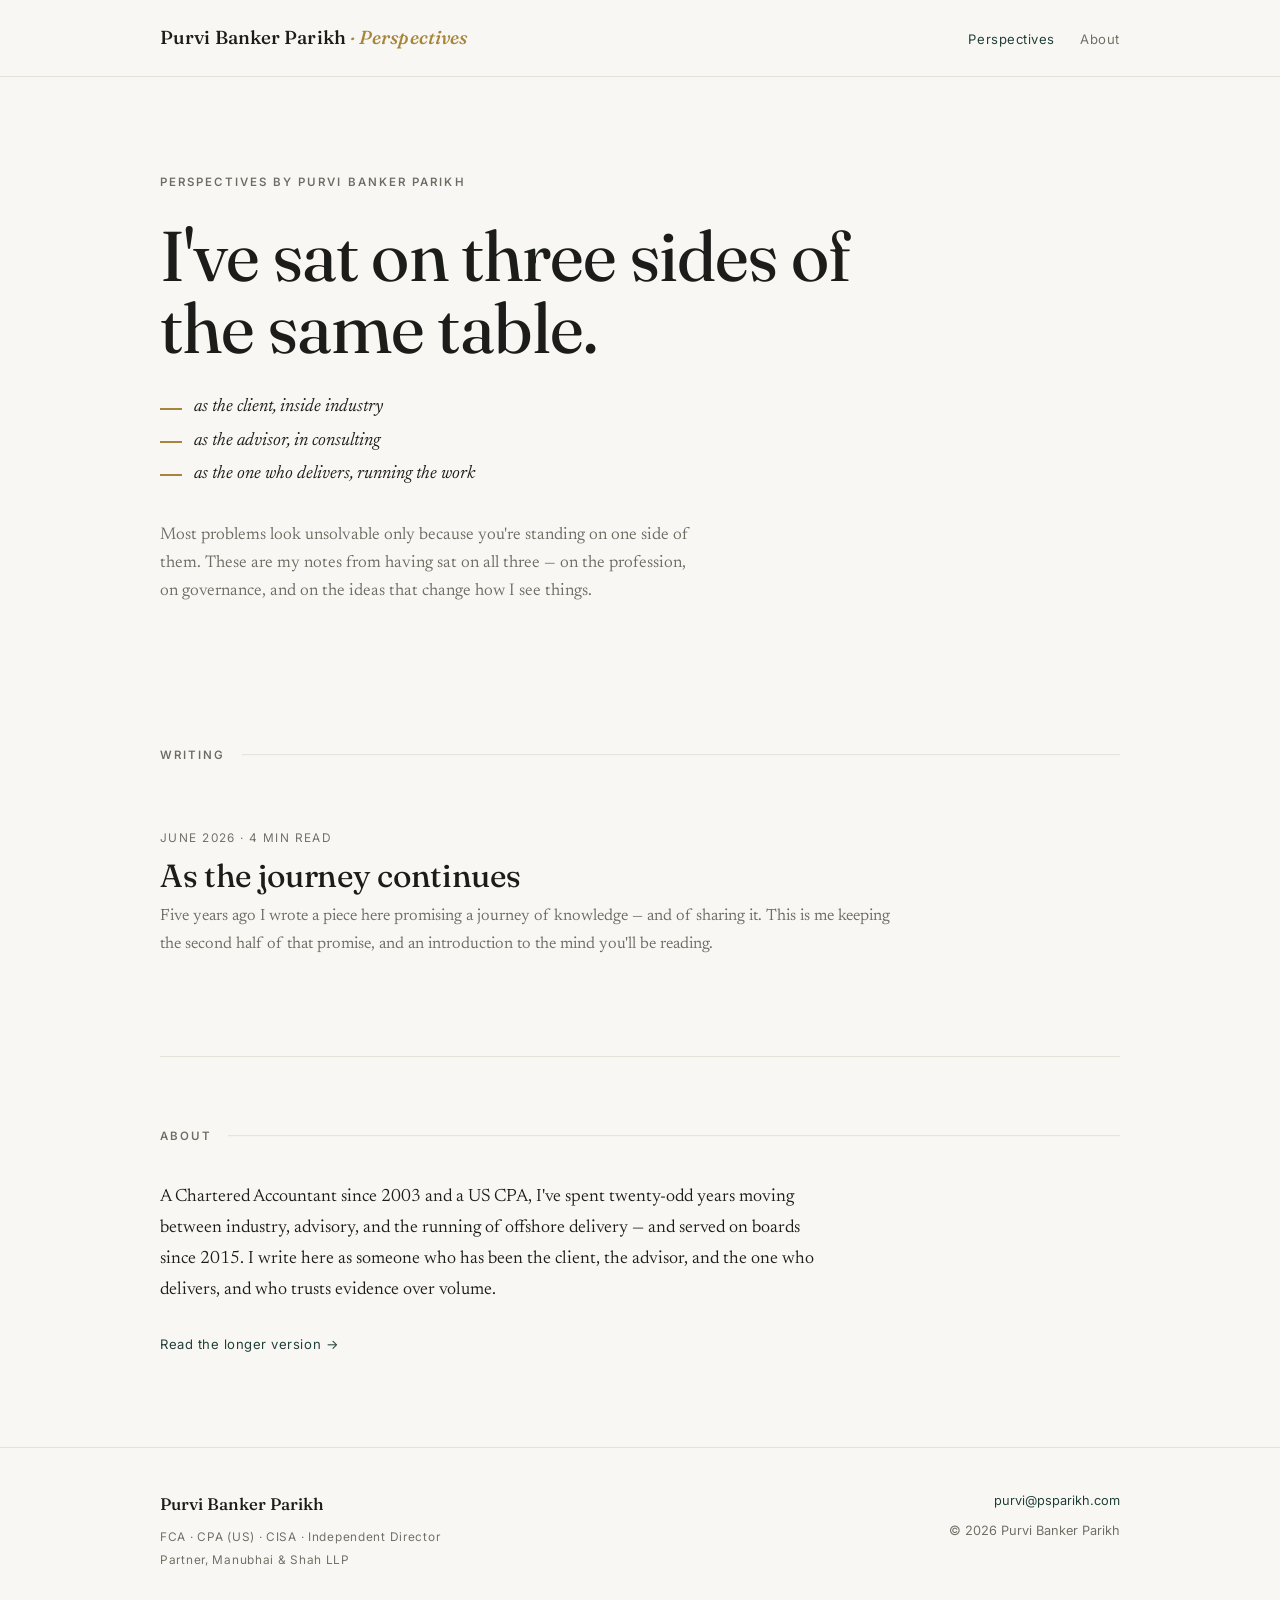
==== index.html @ 718439ef "Add files via upload" ====
<!DOCTYPE html>
<html lang="en">
<head>
<meta charset="utf-8">
<meta name="viewport" content="width=device-width, initial-scale=1">
<title>Purvi Banker Parikh — Perspectives</title>
<meta name="description" content="Perspectives on the profession, governance, and the ideas that change how I see things. Writing by Purvi Banker Parikh — FCA, CPA (US), CISA, independent director, and partner at Manubhai & Shah LLP.">
<link rel="canonical" href="https://psparikh.com/">
<link rel="icon" href="/favicon.svg" type="image/svg+xml">

<!-- Open Graph -->
<meta property="og:type" content="website">
<meta property="og:title" content="Purvi Banker Parikh — Perspectives">
<meta property="og:description" content="Perspectives on the profession, governance, and the ideas that change how I see things.">
<meta property="og:url" content="https://psparikh.com/">
<meta property="og:site_name" content="Purvi Banker Parikh">
<meta name="twitter:card" content="summary">

<link rel="alternate" type="application/rss+xml" title="Perspectives" href="/feed.xml">
<link rel="preconnect" href="https://fonts.googleapis.com">
<link rel="preconnect" href="https://fonts.gstatic.com" crossorigin>
<link href="https://fonts.googleapis.com/css2?family=Fraunces:opsz,wght@9..144,400;9..144,450;9..144,500&family=Newsreader:ital,opsz,wght@0,6..72,380;0,6..72,450;1,6..72,400;1,6..72,450&family=Inter:wght@500;560&display=swap" rel="stylesheet">
<link rel="stylesheet" href="/assets/style.css">

<script type="application/ld+json">
{
  "@context":"https://schema.org",
  "@type":"Person",
  "name":"Purvi Banker Parikh",
  "url":"https://psparikh.com",
  "jobTitle":"Partner, Manubhai & Shah LLP",
  "alumniOf":"Indian Institute of Management Ahmedabad",
  "knowsAbout":["Governance","Risk Management","Audit","Cross-border professional services","Financial reporting"]
}
</script>
</head>
<body>

<header class="masthead">
  <div class="wrap masthead__inner">
    <a class="brand" href="/">Purvi Banker Parikh<span class="mark"> · </span><span class="mark">Perspectives</span></a>
    <nav class="nav" aria-label="Primary">
      <a href="/" aria-current="page">Perspectives</a>
      <a href="/about/">About</a>
    </nav>
  </div>
</header>

<main>
  <section class="wrap hero">
    <span class="eyebrow rise">Perspectives by Purvi Banker Parikh</span>
    <h1 class="rise d1">I've sat on three sides of the same table.</h1>
    <ul class="seats rise d2">
      <li>as the client, inside industry</li>
      <li>as the advisor, in consulting</li>
      <li>as the one who delivers, running the work</li>
    </ul>
    <p class="hero__dek rise d3">Most problems look unsolvable only because you're standing on one side of them. These are my notes from having sat on all three — on the profession, on governance, and on the ideas that change how I see things.</p>
  </section>

  <div class="wrap">
    <section class="sec" aria-labelledby="writing">
      <div class="sec__head">
        <span class="eyebrow" id="writing">Writing</span>
        <span class="line"></span>
      </div>

      <a class="piece" href="/perspectives/as-the-journey-continues/">
        <div class="piece__meta">June 2026 · 4 min read</div>
        <h2 class="piece__title">As the journey continues</h2>
        <p class="piece__dek">Five years ago I wrote a piece here promising a journey of knowledge — and of sharing it. This is me keeping the second half of that promise, and an introduction to the mind you'll be reading.</p>
      </a>
    </section>

    <hr class="rule">

    <section class="sec teaser" aria-labelledby="about">
      <div class="sec__head">
        <span class="eyebrow" id="about">About</span>
        <span class="line"></span>
      </div>
      <p>A Chartered Accountant since 2003 and a US CPA, I've spent twenty-odd years moving between industry, advisory, and the running of offshore delivery — and served on boards since 2015. I write here as someone who has been the client, the advisor, and the one who delivers, and who trusts evidence over volume.</p>
      <a class="more" href="/about/">Read the longer version</a>
    </section>
  </div>
</main>

<footer class="foot">
  <div class="wrap foot__grid">
    <div>
      <div class="foot__name">Purvi Banker Parikh</div>
      <div class="foot__creds">FCA · CPA (US) · CISA · Independent Director<br>Partner, Manubhai &amp; Shah LLP</div>
    </div>
    <div class="foot__right">
      <a href="mailto:purvi@psparikh.com">purvi@psparikh.com</a>
      <div class="foot__note">© 2026 Purvi Banker Parikh</div>
    </div>
  </div>
</footer>

</body>
</html>
---- assets/style.css ----
/* =========================================================
   Perspectives — Purvi Banker Parikh
   Design system
   Palette : warm paper, deep pine, sparing brass, ink
   Type    : Fraunces (display) · Newsreader (reading) · Inter (utility)
   ========================================================= */

:root{
  --paper:    #F8F7F3;
  --paper-2:  #F2F0EA;   /* faint panel */
  --ink:      #1C1C1A;
  --pine:     #1B3A34;   /* deep evergreen — the long game */
  --brass:    #A6863C;   /* a seal, used sparingly */
  --muted:    #6E6B62;
  --line:     #E4E1D9;

  --display: "Fraunces", Georgia, "Times New Roman", serif;
  --body:    "Newsreader", Georgia, serif;
  --ui:      "Inter", system-ui, -apple-system, sans-serif;

  --measure: 39rem;       /* reading column */
  --wide:    66rem;       /* page container  */
  --pad:     clamp(1.4rem, 5vw, 3rem);
}

*{ box-sizing:border-box; }

html{ -webkit-text-size-adjust:100%; }

body{
  margin:0;
  background:var(--paper);
  color:var(--ink);
  font-family:var(--body);
  font-size:clamp(1.06rem, 0.6vw + 1rem, 1.2rem);
  line-height:1.72;
  font-weight:380;
  text-rendering:optimizeLegibility;
  -webkit-font-smoothing:antialiased;
}

/* ---- shared layout ---- */
.wrap{ width:100%; max-width:var(--wide); margin-inline:auto; padding-inline:var(--pad); }
.read{ max-width:var(--measure); }

a{ color:var(--pine); text-underline-offset:3px; text-decoration-thickness:1px; }
a:hover{ color:var(--brass); }

::selection{ background:var(--pine); color:var(--paper); }

:focus-visible{ outline:2px solid var(--pine); outline-offset:3px; border-radius:2px; }

/* ---- eyebrow / labels ---- */
.eyebrow{
  font-family:var(--ui);
  font-size:.72rem;
  font-weight:560;
  letter-spacing:.18em;
  text-transform:uppercase;
  color:var(--muted);
}

/* =========================================================
   Masthead
   ========================================================= */
.masthead{
  border-bottom:1px solid var(--line);
}
.masthead__inner{
  display:flex; align-items:baseline; justify-content:space-between;
  gap:1.5rem; flex-wrap:wrap;
  padding-block:1.35rem;
}
.brand{
  font-family:var(--display);
  font-optical-sizing:auto;
  font-weight:500;
  font-size:1.18rem;
  letter-spacing:.005em;
  color:var(--ink);
  text-decoration:none;
  white-space:nowrap;
}
.brand:hover{ color:var(--ink); }
.brand .mark{ color:var(--brass); font-style:italic; }
.nav{
  display:flex; gap:1.6rem;
  font-family:var(--ui); font-size:.82rem; letter-spacing:.04em;
}
.nav a{ color:var(--muted); text-decoration:none; }
.nav a:hover, .nav a[aria-current="page"]{ color:var(--pine); }

/* =========================================================
   Hero
   ========================================================= */
.hero{ padding-top:clamp(3.2rem,9vw,6rem); padding-bottom:clamp(2.6rem,6vw,4.4rem); }
.hero .eyebrow{ display:block; margin-bottom:1.7rem; }

.hero h1{
  font-family:var(--display);
  font-optical-sizing:auto;
  font-weight:430;
  font-size:clamp(2.5rem, 6.2vw, 4.4rem);
  line-height:1.03;
  letter-spacing:-.012em;
  margin:0 0 1.8rem;
  max-width:16ch;
}

/* three-seats triptych — the signature */
.seats{ list-style:none; margin:0 0 2.1rem; padding:0; max-width:var(--measure); }
.seats li{
  font-family:var(--body);
  font-style:italic;
  font-size:clamp(1.15rem,1.4vw,1.4rem);
  line-height:1.5;
  color:var(--ink);
  padding-left:2.1rem;
  position:relative;
}
.seats li + li{ margin-top:.35rem; }
.seats li::before{
  content:"";
  position:absolute; left:0; top:.78em;
  width:1.4rem; height:2px;
  background:var(--brass);
}
.hero__dek{
  max-width:34rem;
  color:var(--muted);
  font-size:1.06rem;
  line-height:1.66;
  margin:0;
}

/* =========================================================
   Section heads
   ========================================================= */
.rule{ border:0; border-top:1px solid var(--line); margin:0; }

.sec{ padding-block:clamp(2.8rem,6vw,4.4rem); }
.sec__head{ display:flex; align-items:baseline; gap:1rem; margin-bottom:2.2rem; }
.sec__head .eyebrow{ flex:none; }
.sec__head .line{ flex:1; height:1px; background:var(--line); transform:translateY(-.2em); }

/* =========================================================
   Perspectives list
   ========================================================= */
.piece{
  display:block;
  text-decoration:none;
  color:inherit;
  padding-block:1.7rem;
  border-top:1px solid var(--line);
  transition:padding-left .35s cubic-bezier(.2,.7,.2,1);
}
.piece:first-of-type{ border-top:0; }
.piece:hover{ padding-left:.5rem; }
.piece:hover .piece__title{ color:var(--pine); }
.piece__meta{
  font-family:var(--ui); font-size:.74rem; letter-spacing:.12em;
  text-transform:uppercase; color:var(--muted); margin-bottom:.55rem;
}
.piece__title{
  font-family:var(--display); font-optical-sizing:auto;
  font-weight:450; font-size:clamp(1.5rem,2.6vw,2rem);
  line-height:1.12; letter-spacing:-.01em; margin:0 0 .55rem;
  transition:color .25s ease;
}
.piece__dek{ color:var(--muted); margin:0; max-width:46rem; font-size:1.02rem; }

/* small "about" teaser */
.teaser p{ max-width:42rem; font-size:1.12rem; }
.more{
  font-family:var(--ui); font-size:.82rem; letter-spacing:.04em;
  text-decoration:none; color:var(--pine); display:inline-block; margin-top:.6rem;
}
.more:hover{ color:var(--brass); }
.more::after{ content:" \2192"; }

/* =========================================================
   Article (essay + about)
   ========================================================= */
.article{ padding-top:clamp(2.6rem,6vw,4.2rem); padding-bottom:clamp(3rem,7vw,5rem); }
.article__kicker{ display:block; margin-bottom:1.4rem; }
.article h1{
  font-family:var(--display); font-optical-sizing:auto;
  font-weight:440; font-size:clamp(2.1rem,4.6vw,3.3rem);
  line-height:1.07; letter-spacing:-.012em; margin:0 0 1.1rem; max-width:18ch;
}
.article__meta{
  font-family:var(--ui); font-size:.76rem; letter-spacing:.12em;
  text-transform:uppercase; color:var(--muted); margin-bottom:2.6rem;
}
.prose{ max-width:var(--measure); }
.prose p{ margin:0 0 1.35rem; }
.prose > p:first-of-type::first-letter{
  font-family:var(--display); font-weight:500;
  float:left; font-size:3.4rem; line-height:.82;
  padding:.34rem .14em 0 0; color:var(--pine);
}
.prose h2{
  font-family:var(--display); font-weight:480; font-size:1.5rem;
  letter-spacing:-.01em; line-height:1.2; margin:2.6rem 0 1rem;
}
.prose em{ font-style:italic; }
.prose strong{ font-weight:600; }
.prose a{ color:var(--pine); }

/* labelled vantage paragraphs on About */
.vantage{ position:relative; padding-left:0; }
.vantage .tag{
  font-family:var(--ui); font-size:.7rem; letter-spacing:.16em; text-transform:uppercase;
  color:var(--brass); display:block; margin-bottom:.35rem;
}

.endnote{
  margin-top:2.8rem; padding-top:1.7rem; border-top:1px solid var(--line);
  max-width:var(--measure); color:var(--muted); font-size:1rem; line-height:1.65;
}
.endnote em{ color:var(--ink); }

.backlink{
  font-family:var(--ui); font-size:.8rem; letter-spacing:.04em;
  text-decoration:none; color:var(--muted); display:inline-block; margin-bottom:2.4rem;
}
.backlink:hover{ color:var(--pine); }
.backlink::before{ content:"\2190 \00a0"; }

/* =========================================================
   Footer
   ========================================================= */
.foot{ border-top:1px solid var(--line); padding-block:2.6rem 3.4rem; margin-top:1rem; }
.foot__grid{ display:flex; justify-content:space-between; gap:2rem; flex-wrap:wrap; align-items:flex-start; }
.foot__name{ font-family:var(--display); font-weight:500; font-size:1.05rem; }
.foot__creds{
  font-family:var(--ui); font-size:.74rem; letter-spacing:.06em; color:var(--muted);
  margin-top:.45rem; line-height:1.9;
}
.foot__right{ font-family:var(--ui); font-size:.8rem; color:var(--muted); text-align:right; }
.foot__right a{ color:var(--pine); text-decoration:none; }
.foot__right a:hover{ color:var(--brass); }
.foot__note{ margin-top:.5rem; color:var(--muted); }

/* =========================================================
   Motion — gentle, optional
   ========================================================= */
@media (prefers-reduced-motion:no-preference){
  .rise{ opacity:0; transform:translateY(14px); animation:rise .9s cubic-bezier(.2,.7,.2,1) forwards; }
  .rise.d1{ animation-delay:.06s; }
  .rise.d2{ animation-delay:.16s; }
  .rise.d3{ animation-delay:.26s; }
  .rise.d4{ animation-delay:.36s; }
  @keyframes rise{ to{ opacity:1; transform:none; } }
}

/* =========================================================
   Responsive
   ========================================================= */
@media (max-width:540px){
  .masthead__inner{ flex-direction:column; gap:.55rem; align-items:flex-start; }
  .nav{ gap:1.2rem; }
  .foot__right{ text-align:left; }
  .prose > p:first-of-type::first-letter{ font-size:2.9rem; }
}
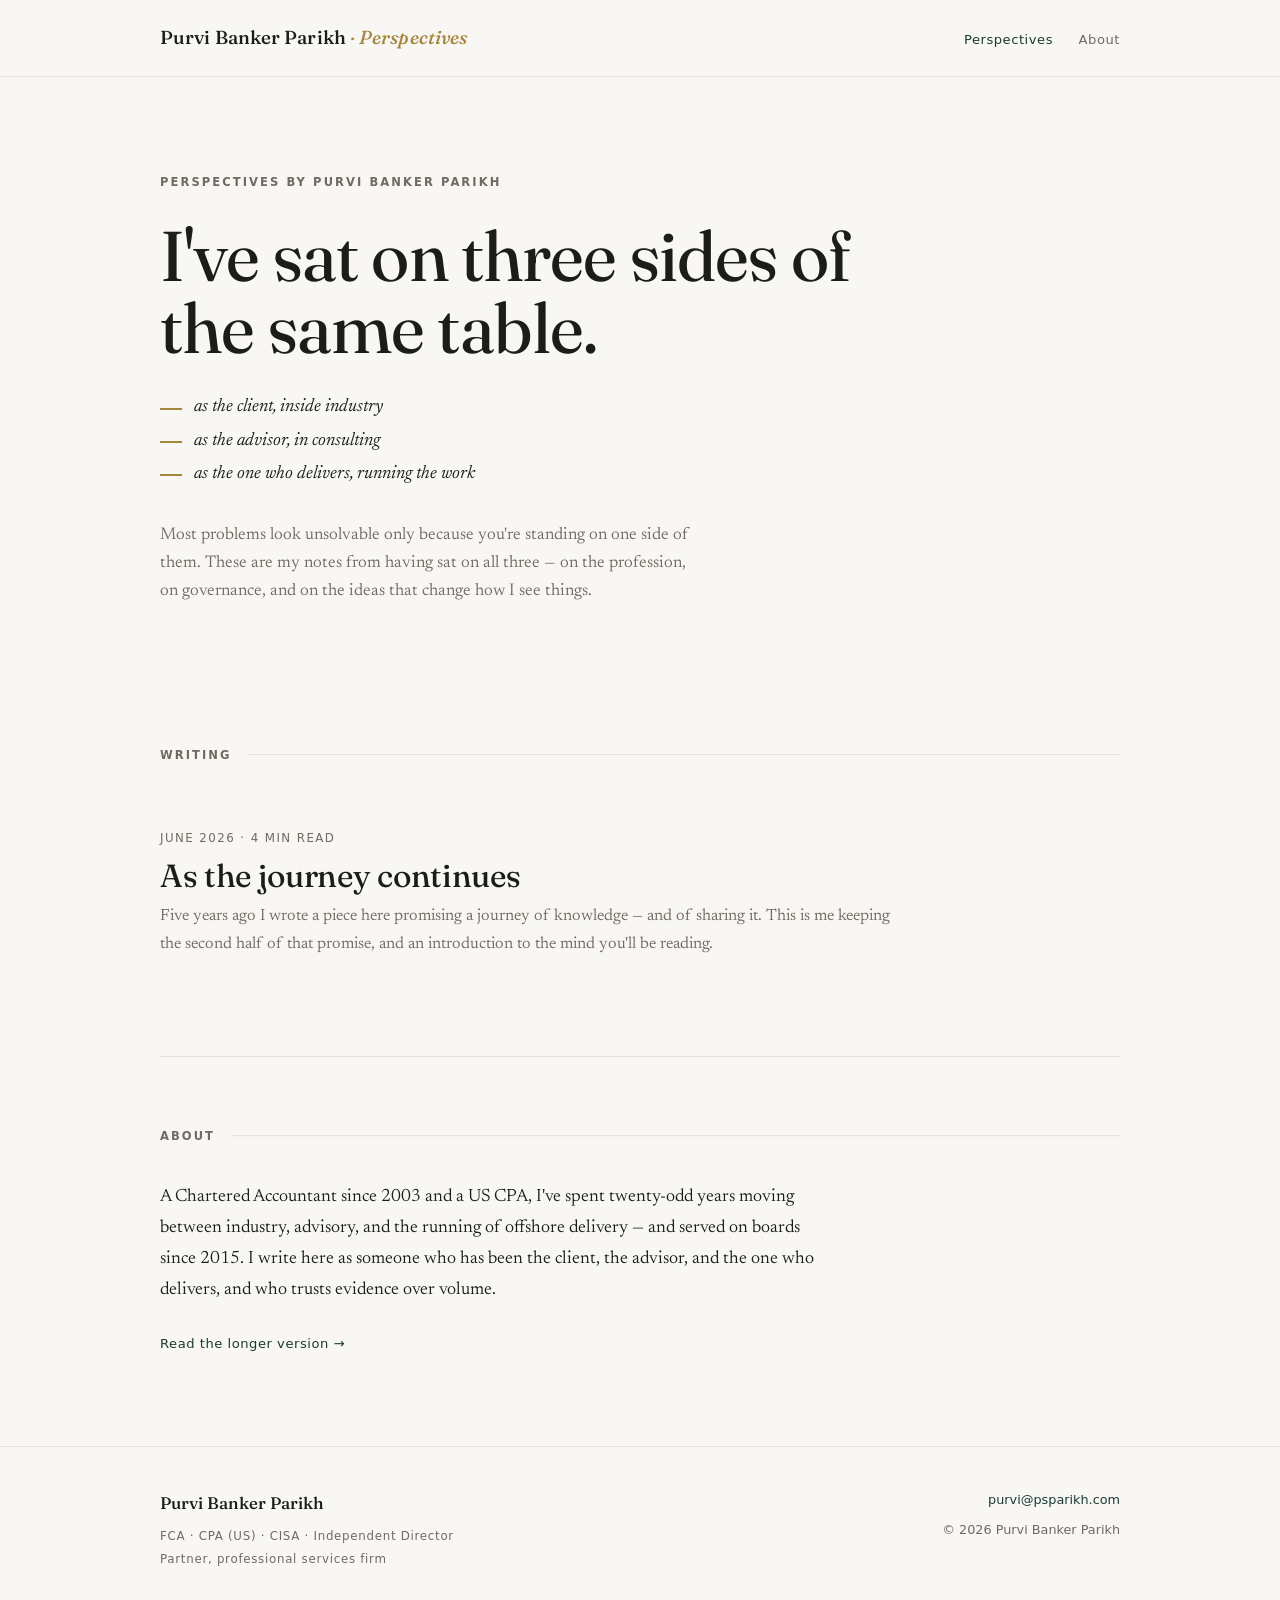
==== commit 21a7fcd0: "Add files via upload new design + remove firm name" ====
--- a/index.html
+++ b/index.html
@@ -4,7 +4,7 @@
 <meta charset="utf-8">
 <meta name="viewport" content="width=device-width, initial-scale=1">
 <title>Purvi Banker Parikh — Perspectives</title>
-<meta name="description" content="Perspectives on the profession, governance, and the ideas that change how I see things. Writing by Purvi Banker Parikh — FCA, CPA (US), CISA, independent director, and partner at Manubhai & Shah LLP.">
+<meta name="description" content="Perspectives on the profession, governance, and the ideas that change how I see things. Writing by Purvi Banker Parikh — FCA, CPA (US), CISA, independent director, and partner at a professional services firm.">
 <link rel="canonical" href="https://psparikh.com/">
 <link rel="icon" href="/favicon.svg" type="image/svg+xml">
 
@@ -19,7 +19,7 @@
 <link rel="alternate" type="application/rss+xml" title="Perspectives" href="/feed.xml">
 <link rel="preconnect" href="https://fonts.googleapis.com">
 <link rel="preconnect" href="https://fonts.gstatic.com" crossorigin>
-<link href="https://fonts.googleapis.com/css2?family=Fraunces:opsz,wght@9..144,400;9..144,450;9..144,500&family=Newsreader:ital,opsz,wght@0,6..72,380;0,6..72,450;1,6..72,400;1,6..72,450&family=Inter:wght@500;560&display=swap" rel="stylesheet">
+<link href="https://fonts.googleapis.com/css2?family=Fraunces:opsz,wght@9..144,400;9..144,450;9..144,500&family=Newsreader:ital,opsz,wght@0,6..72,380;0,6..72,450;1,6..72,400;1,6..72,450&family=Libre+Franklin:wght@500;600&display=swap" rel="stylesheet">
 <link rel="stylesheet" href="/assets/style.css">
 
 <script type="application/ld+json">
@@ -28,7 +28,7 @@
   "@type":"Person",
   "name":"Purvi Banker Parikh",
   "url":"https://psparikh.com",
-  "jobTitle":"Partner, Manubhai & Shah LLP",
+  "jobTitle":"Partner, professional services firm",
   "alumniOf":"Indian Institute of Management Ahmedabad",
   "knowsAbout":["Governance","Risk Management","Audit","Cross-border professional services","Financial reporting"]
 }
@@ -89,7 +89,7 @@
   <div class="wrap foot__grid">
     <div>
       <div class="foot__name">Purvi Banker Parikh</div>
-      <div class="foot__creds">FCA · CPA (US) · CISA · Independent Director<br>Partner, Manubhai &amp; Shah LLP</div>
+      <div class="foot__creds">FCA · CPA (US) · CISA · Independent Director<br>Partner, professional services firm</div>
     </div>
     <div class="foot__right">
       <a href="mailto:purvi@psparikh.com">purvi@psparikh.com</a>
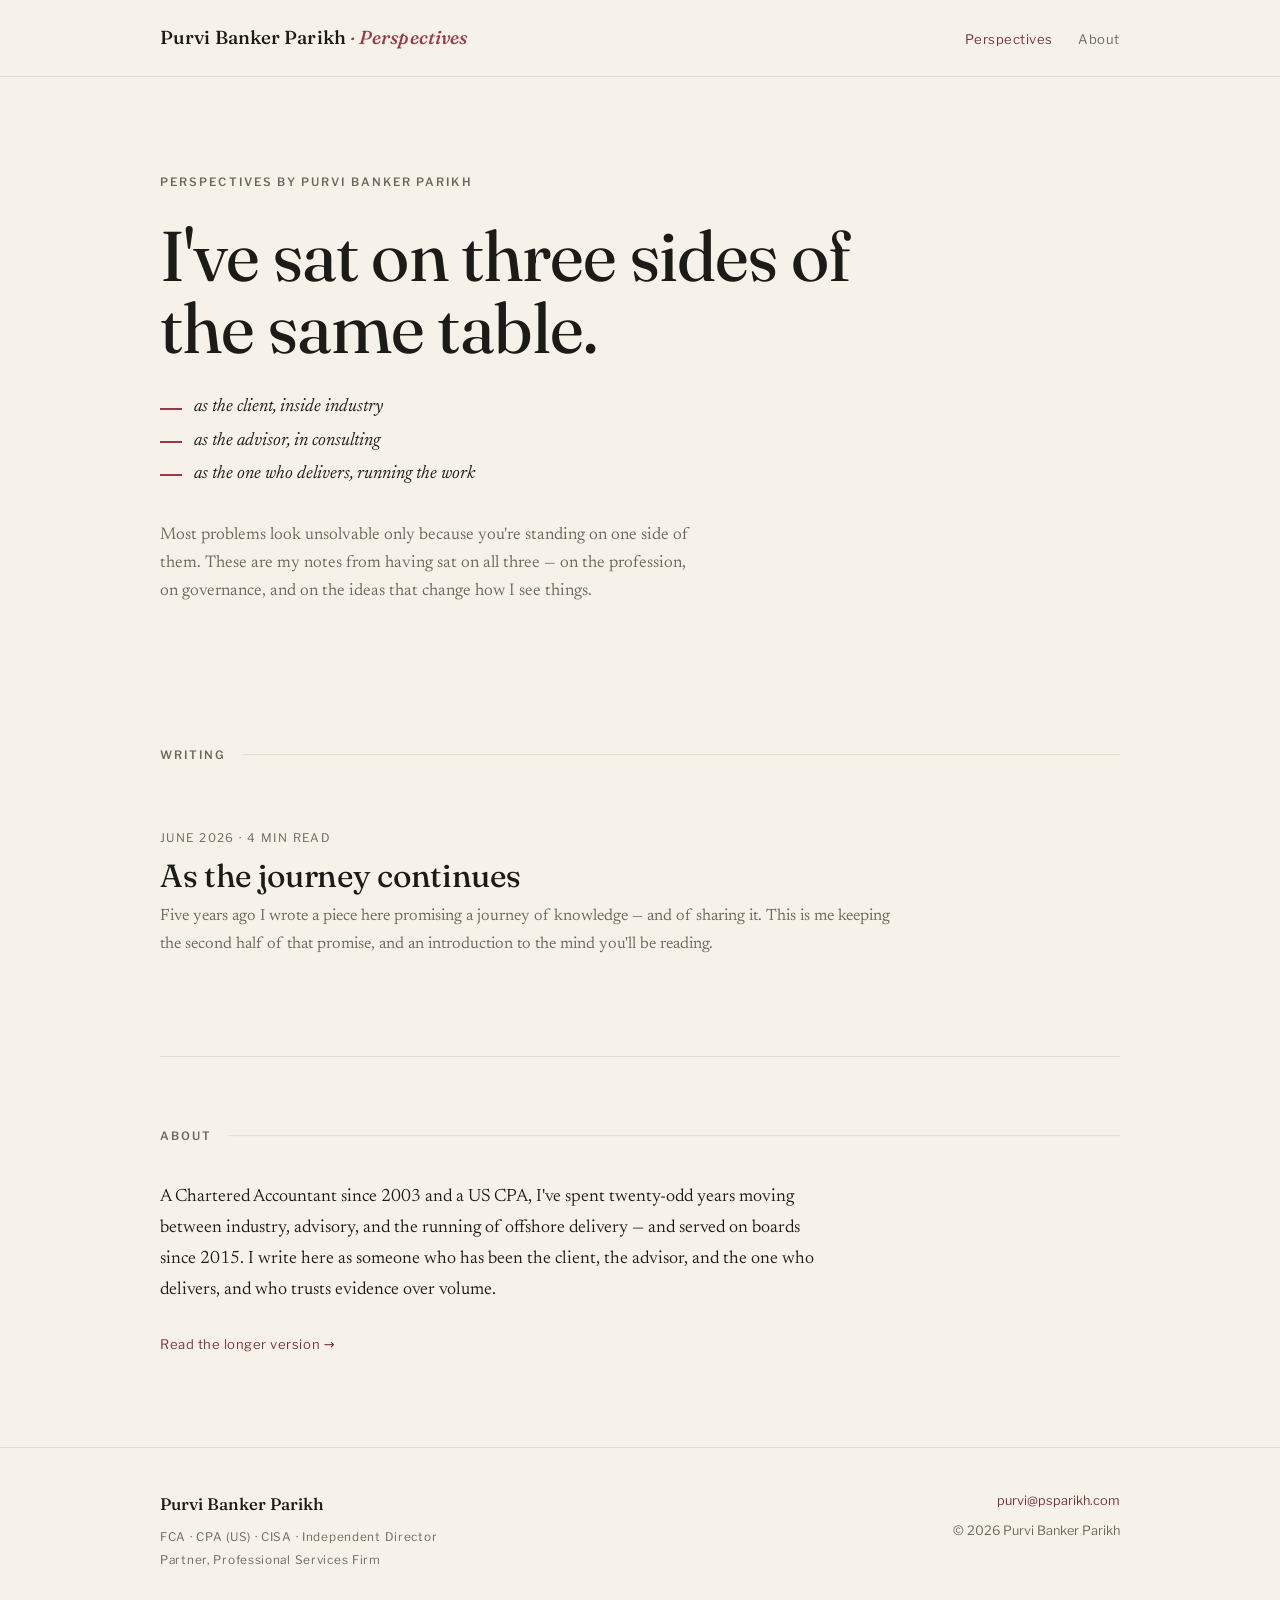
==== commit f762b2dc: "Add files via upload" ====
--- a/index.html
+++ b/index.html
@@ -4,7 +4,7 @@
 <meta charset="utf-8">
 <meta name="viewport" content="width=device-width, initial-scale=1">
 <title>Purvi Banker Parikh — Perspectives</title>
-<meta name="description" content="Perspectives on the profession, governance, and the ideas that change how I see things. Writing by Purvi Banker Parikh — FCA, CPA (US), CISA, independent director, and partner at a professional services firm.">
+<meta name="description" content="Perspectives on the profession, governance, and the ideas that change how I see things. Writing by Purvi Banker Parikh — FCA, CPA (US), CISA, independent director, and partner at a Professional Services Firm.">
 <link rel="canonical" href="https://psparikh.com/">
 <link rel="icon" href="/favicon.svg" type="image/svg+xml">
 
@@ -28,7 +28,7 @@
   "@type":"Person",
   "name":"Purvi Banker Parikh",
   "url":"https://psparikh.com",
-  "jobTitle":"Partner, professional services firm",
+  "jobTitle":"Partner, Professional Services Firm",
   "alumniOf":"Indian Institute of Management Ahmedabad",
   "knowsAbout":["Governance","Risk Management","Audit","Cross-border professional services","Financial reporting"]
 }
@@ -89,7 +89,7 @@
   <div class="wrap foot__grid">
     <div>
       <div class="foot__name">Purvi Banker Parikh</div>
-      <div class="foot__creds">FCA · CPA (US) · CISA · Independent Director<br>Partner, professional services firm</div>
+      <div class="foot__creds">FCA · CPA (US) · CISA · Independent Director<br>Partner, Professional Services Firm</div>
     </div>
     <div class="foot__right">
       <a href="mailto:purvi@psparikh.com">purvi@psparikh.com</a>
--- a/assets/style.css
+++ b/assets/style.css
@@ -1,22 +1,22 @@
 /* =========================================================
    Perspectives — Purvi Banker Parikh
-   Design system
-   Palette : warm paper, deep pine, sparing brass, ink
-   Type    : Fraunces (display) · Newsreader (reading) · Inter (utility)
+   Design system — "Private Review"
+   Palette : warm ivory, oxblood accent, ink
+   Type    : Fraunces (display) · Newsreader (reading) · Libre Franklin (utility)
    ========================================================= */
 
 :root{
-  --paper:    #F8F7F3;
-  --paper-2:  #F2F0EA;   /* faint panel */
-  --ink:      #1C1C1A;
-  --pine:     #1B3A34;   /* deep evergreen — the long game */
-  --brass:    #A6863C;   /* a seal, used sparingly */
-  --muted:    #6E6B62;
-  --line:     #E4E1D9;
+  --paper:    #F6F2E9;   /* warm ivory */
+  --paper-2:  #EFE9DC;   /* faint panel */
+  --ink:      #1C1B18;
+  --pine:     #7A2E3A;   /* oxblood — the single jewel accent */
+  --brass:    #9A3A48;   /* lighter oxblood — markers, hover */
+  --muted:    #6E665A;   /* warm taupe */
+  --line:     #E2DCCE;   /* warm hairline */
 
   --display: "Fraunces", Georgia, "Times New Roman", serif;
   --body:    "Newsreader", Georgia, serif;
-  --ui:      "Inter", system-ui, -apple-system, sans-serif;
+  --ui:      "Libre Franklin", system-ui, -apple-system, sans-serif;
 
   --measure: 39rem;       /* reading column */
   --wide:    66rem;       /* page container  */
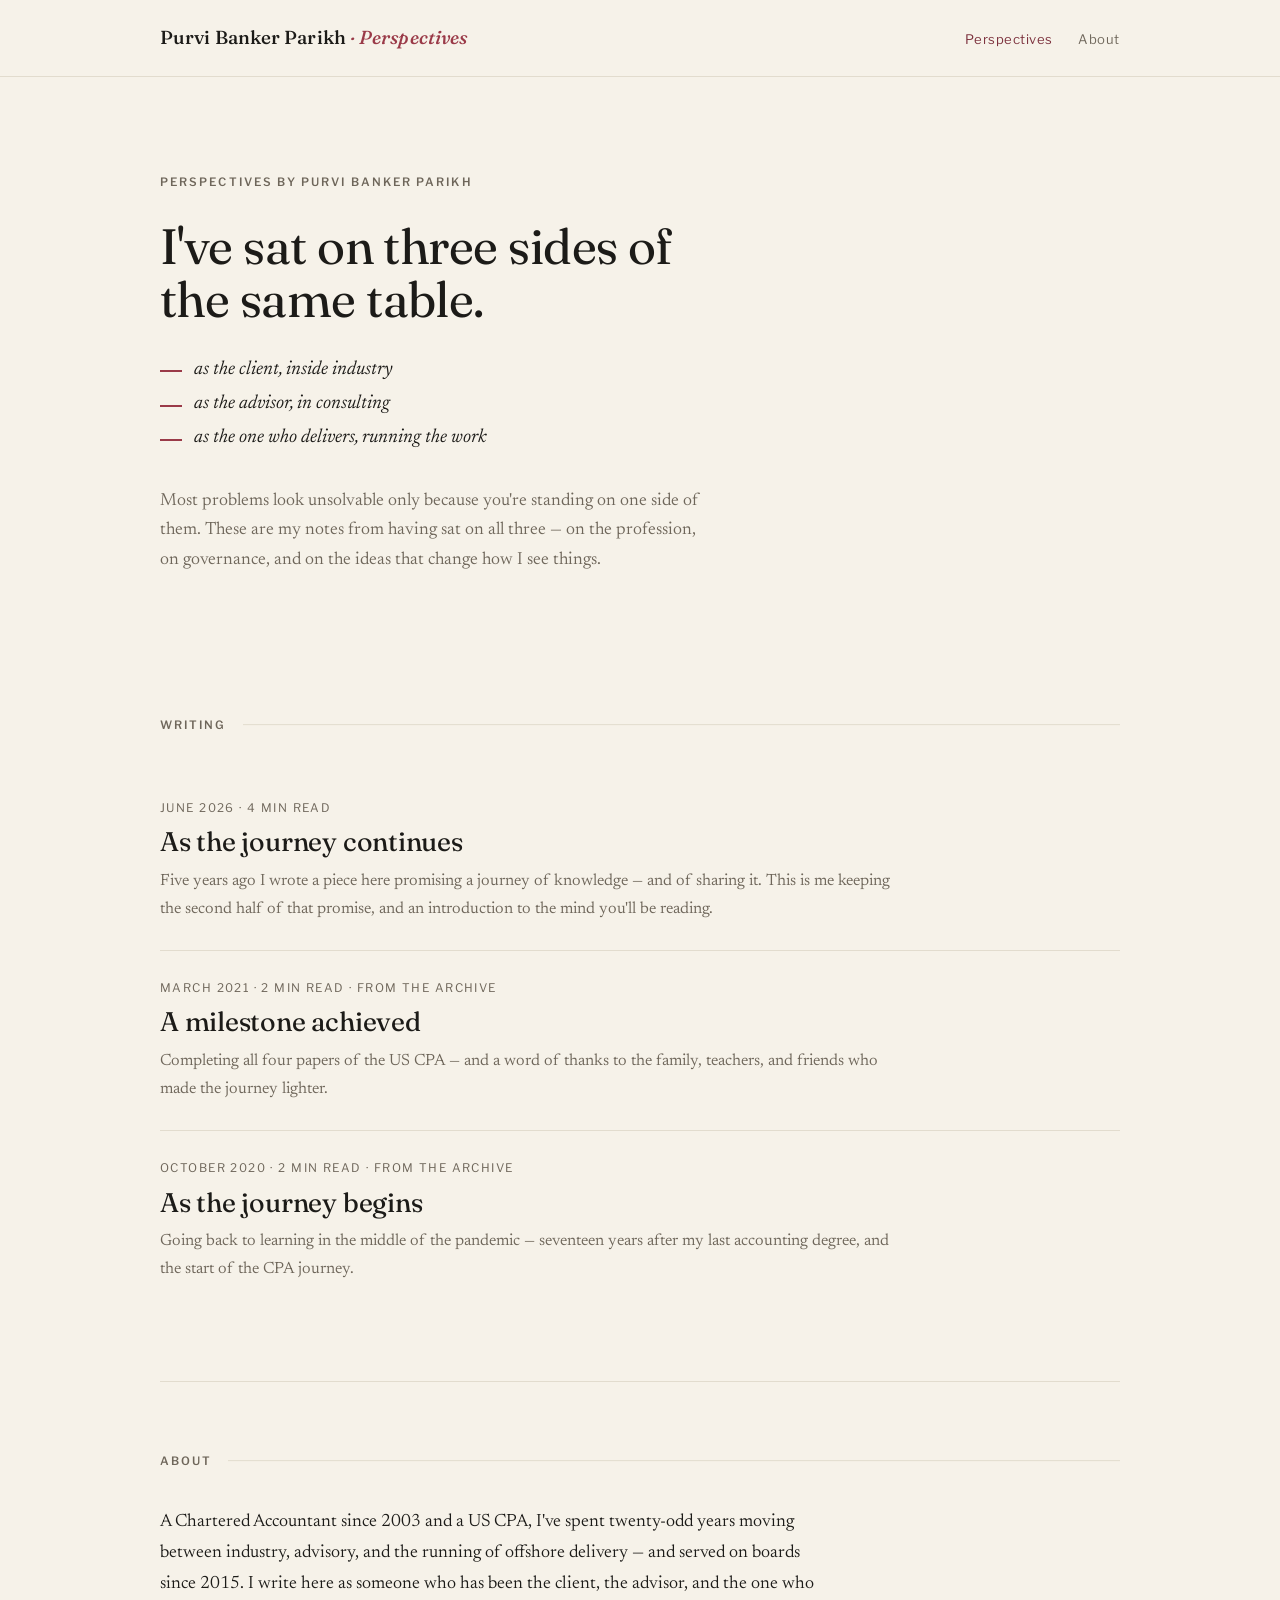
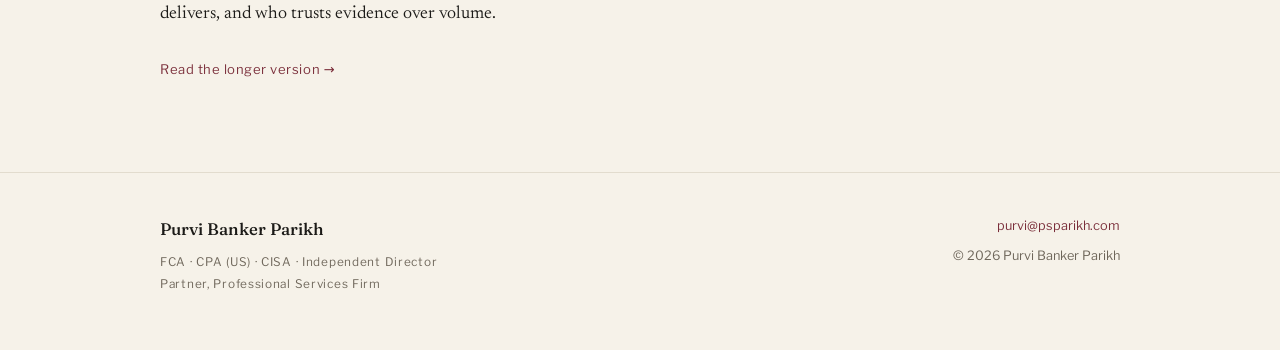
==== commit e1f90c9e: "Add files via upload" ====
--- a/index.html
+++ b/index.html
@@ -70,6 +70,18 @@
         <h2 class="piece__title">As the journey continues</h2>
         <p class="piece__dek">Five years ago I wrote a piece here promising a journey of knowledge — and of sharing it. This is me keeping the second half of that promise, and an introduction to the mind you'll be reading.</p>
       </a>
+
+      <a class="piece" href="/perspectives/a-milestone-achieved/">
+        <div class="piece__meta">March 2021 · 2 min read · From the archive</div>
+        <h2 class="piece__title">A milestone achieved</h2>
+        <p class="piece__dek">Completing all four papers of the US CPA — and a word of thanks to the family, teachers, and friends who made the journey lighter.</p>
+      </a>
+
+      <a class="piece" href="/perspectives/as-the-journey-begins/">
+        <div class="piece__meta">October 2020 · 2 min read · From the archive</div>
+        <h2 class="piece__title">As the journey begins</h2>
+        <p class="piece__dek">Going back to learning in the middle of the pandemic — seventeen years after my last accounting degree, and the start of the CPA journey.</p>
+      </a>
     </section>
 
     <hr class="rule">
--- a/assets/style.css
+++ b/assets/style.css
@@ -99,12 +99,12 @@
 .hero h1{
   font-family:var(--display);
   font-optical-sizing:auto;
-  font-weight:430;
-  font-size:clamp(2.5rem, 6.2vw, 4.4rem);
-  line-height:1.03;
-  letter-spacing:-.012em;
+  font-weight:400;
+  font-size:clamp(2.1rem, 4.2vw, 3.1rem);
+  line-height:1.08;
+  letter-spacing:-.011em;
   margin:0 0 1.8rem;
-  max-width:16ch;
+  max-width:18ch;
 }
 
 /* three-seats triptych — the signature */
@@ -112,7 +112,7 @@
 .seats li{
   font-family:var(--body);
   font-style:italic;
-  font-size:clamp(1.15rem,1.4vw,1.4rem);
+  font-size:clamp(1.2rem,1.2vw,1.35rem);
   line-height:1.5;
   color:var(--ink);
   padding-left:2.1rem;
@@ -128,8 +128,8 @@
 .hero__dek{
   max-width:34rem;
   color:var(--muted);
-  font-size:1.06rem;
-  line-height:1.66;
+  font-size:1.1rem;
+  line-height:1.68;
   margin:0;
 }
 
@@ -163,8 +163,8 @@
 }
 .piece__title{
   font-family:var(--display); font-optical-sizing:auto;
-  font-weight:450; font-size:clamp(1.5rem,2.6vw,2rem);
-  line-height:1.12; letter-spacing:-.01em; margin:0 0 .55rem;
+  font-weight:430; font-size:clamp(1.4rem,2.1vw,1.75rem);
+  line-height:1.14; letter-spacing:-.008em; margin:0 0 .55rem;
   transition:color .25s ease;
 }
 .piece__dek{ color:var(--muted); margin:0; max-width:46rem; font-size:1.02rem; }
@@ -185,8 +185,8 @@
 .article__kicker{ display:block; margin-bottom:1.4rem; }
 .article h1{
   font-family:var(--display); font-optical-sizing:auto;
-  font-weight:440; font-size:clamp(2.1rem,4.6vw,3.3rem);
-  line-height:1.07; letter-spacing:-.012em; margin:0 0 1.1rem; max-width:18ch;
+  font-weight:420; font-size:clamp(2rem,3.6vw,2.7rem);
+  line-height:1.1; letter-spacing:-.011em; margin:0 0 1.1rem; max-width:18ch;
 }
 .article__meta{
   font-family:var(--ui); font-size:.76rem; letter-spacing:.12em;
@@ -206,6 +206,13 @@
 .prose em{ font-style:italic; }
 .prose strong{ font-weight:600; }
 .prose a{ color:var(--pine); }
+.prose blockquote{
+  margin:1.6rem 0; padding:.2rem 0 .2rem 1.4rem;
+  border-left:2px solid var(--pine);
+  font-style:italic; color:var(--muted);
+}
+.prose blockquote p{ margin:0 0 .8rem; }
+.prose blockquote p:last-child{ margin:0; }
 
 /* labelled vantage paragraphs on About */
 .vantage{ position:relative; padding-left:0; }
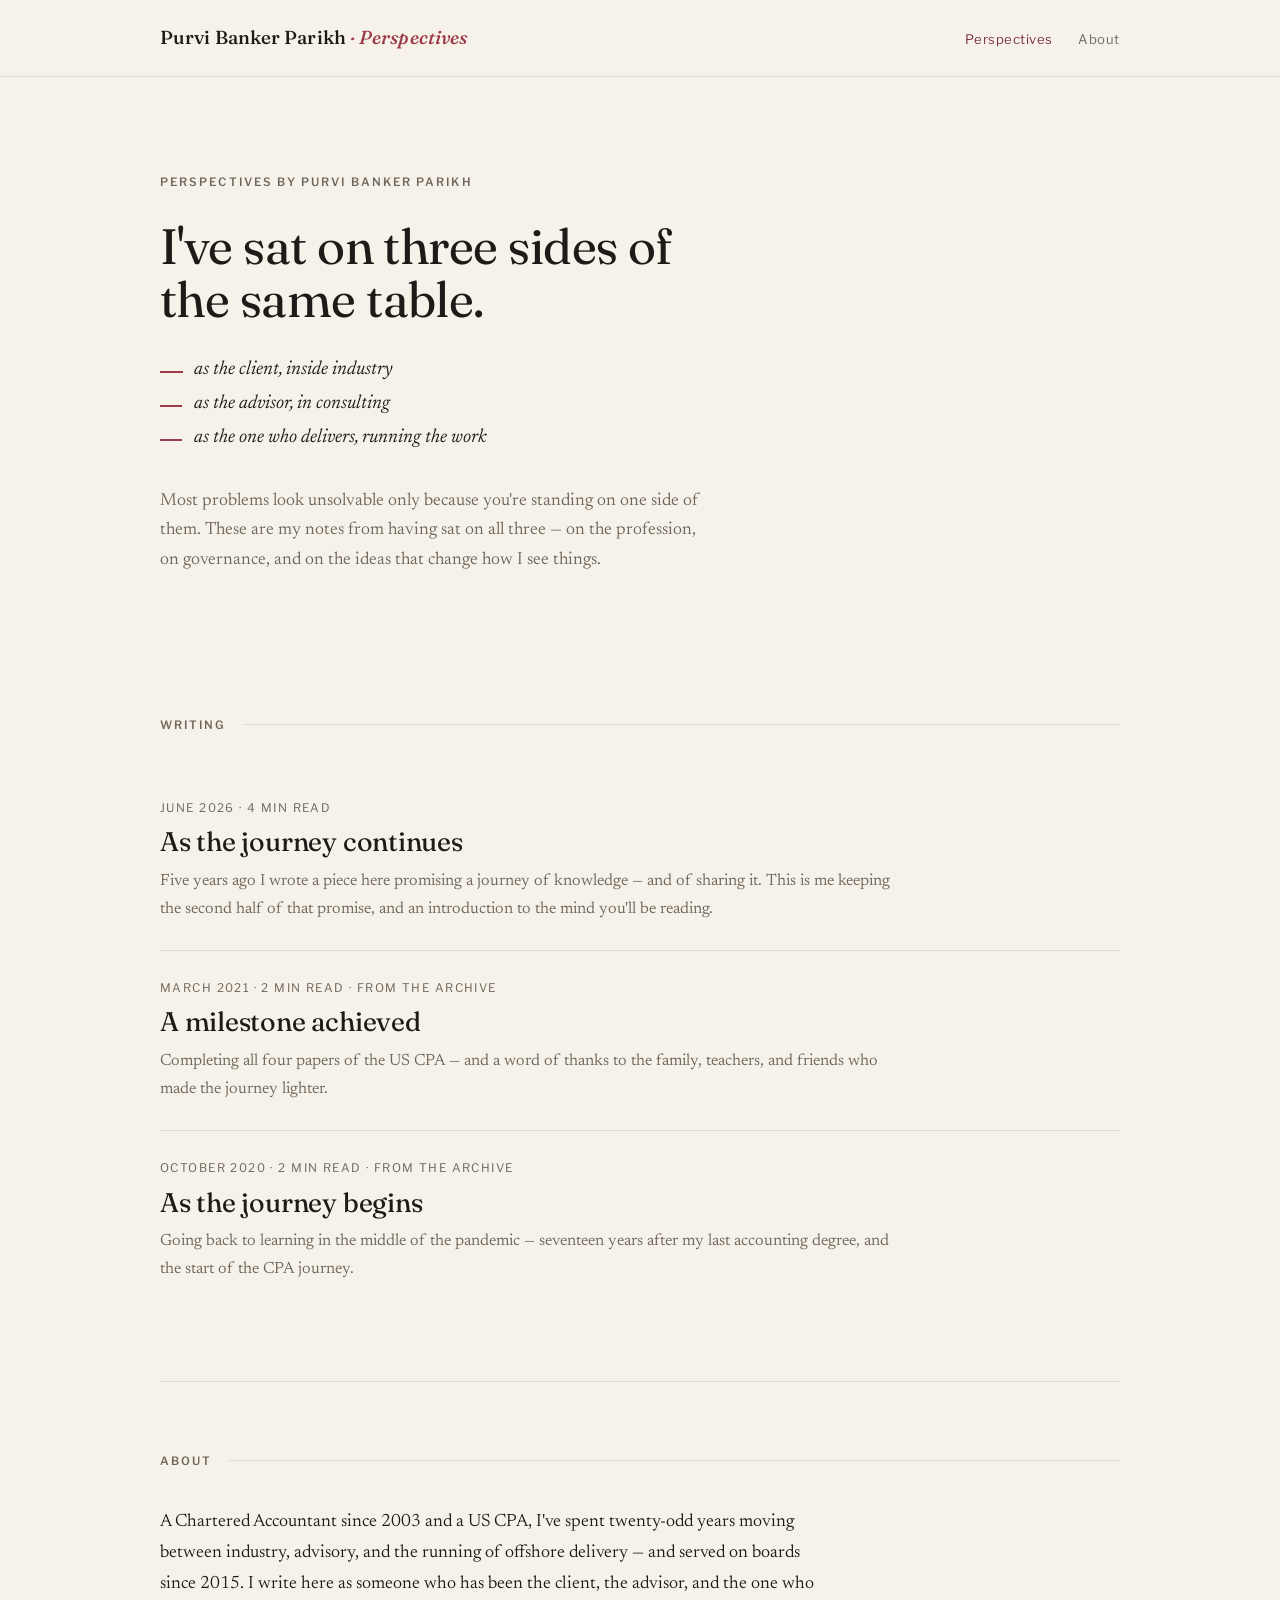
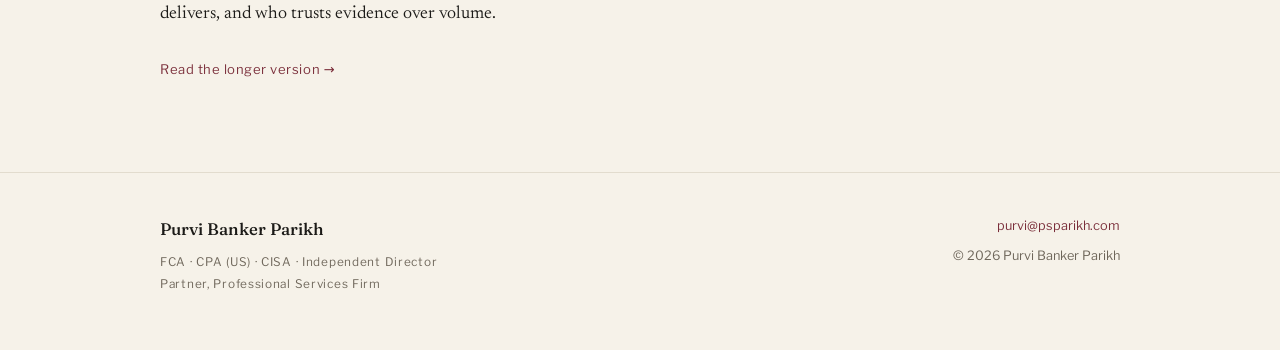
==== commit 917ae81f: "Add files via upload" ====
--- a/index.html
+++ b/index.html
@@ -110,5 +110,7 @@
   </div>
 </footer>
 
+  <!-- Vercel Web Analytics (private to account owner) -->
+  <script defer src="/_vercel/insights/script.js"></script>
 </body>
 </html>
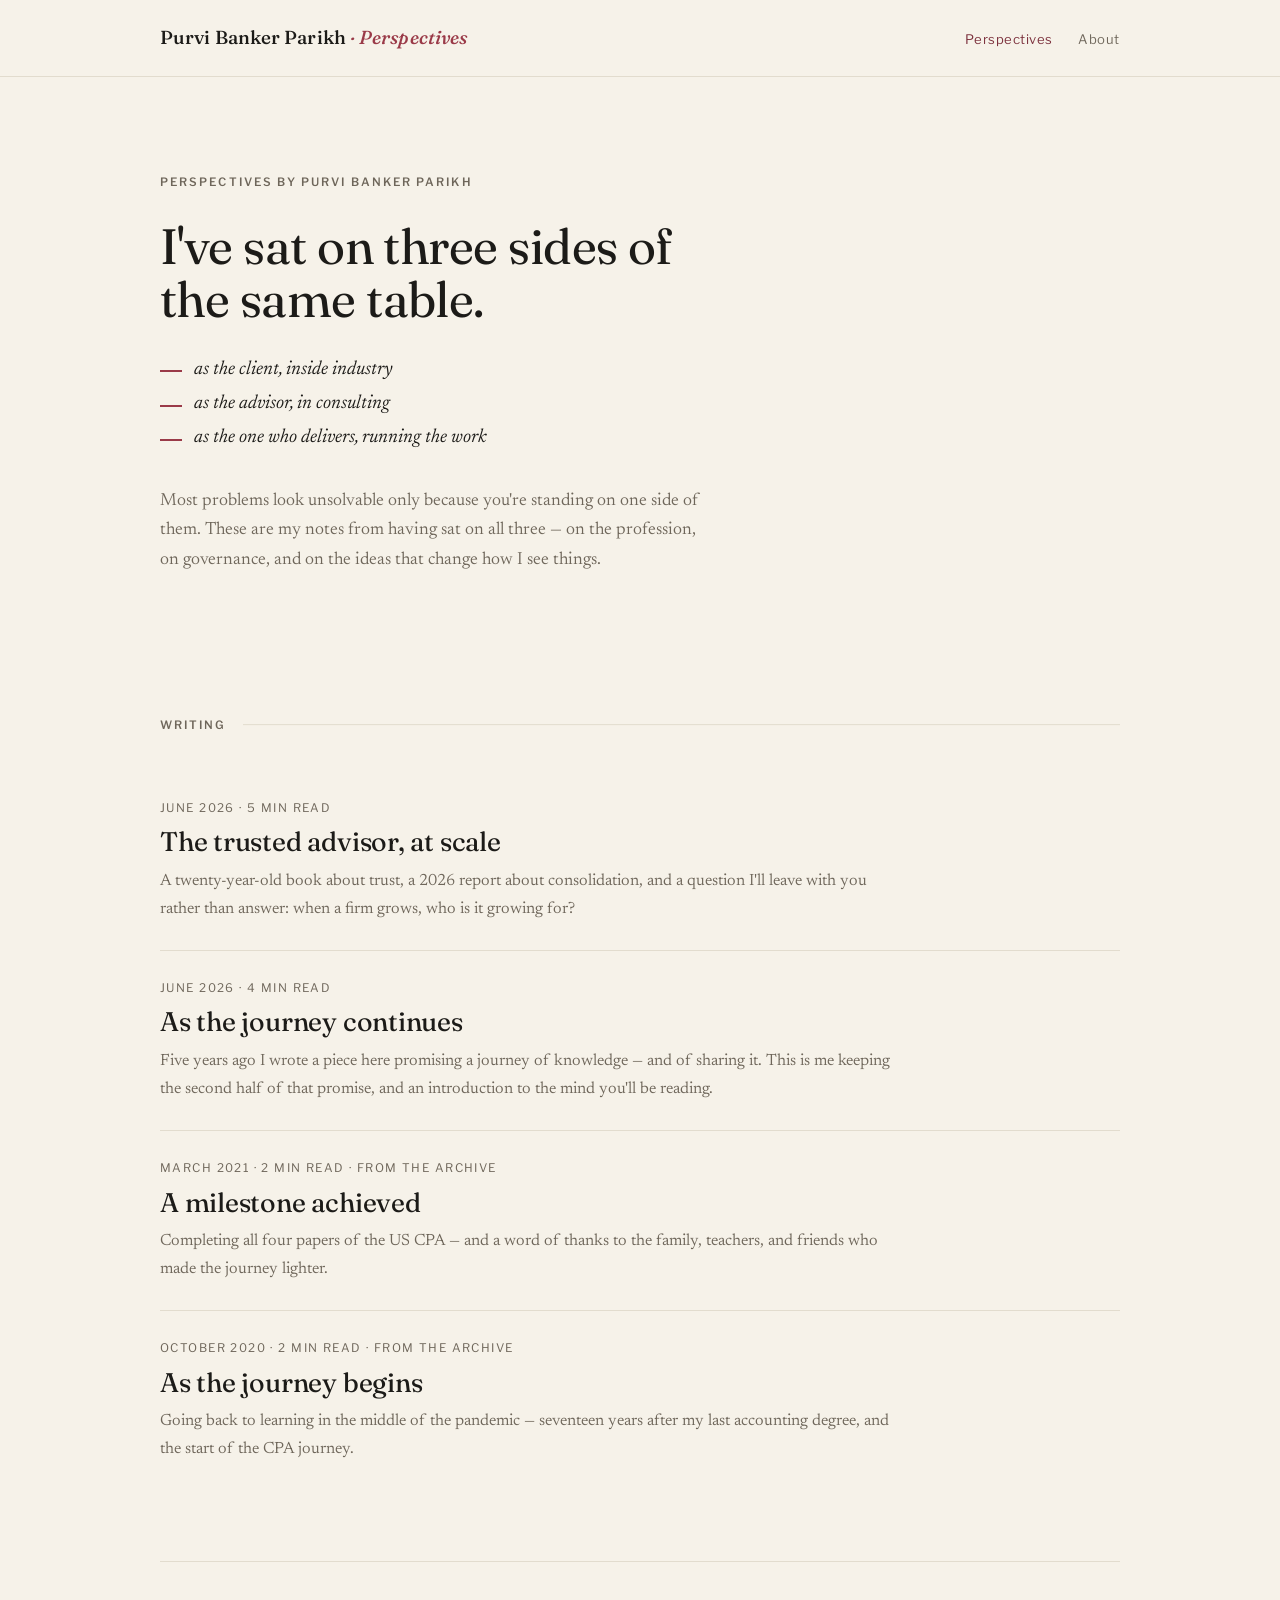
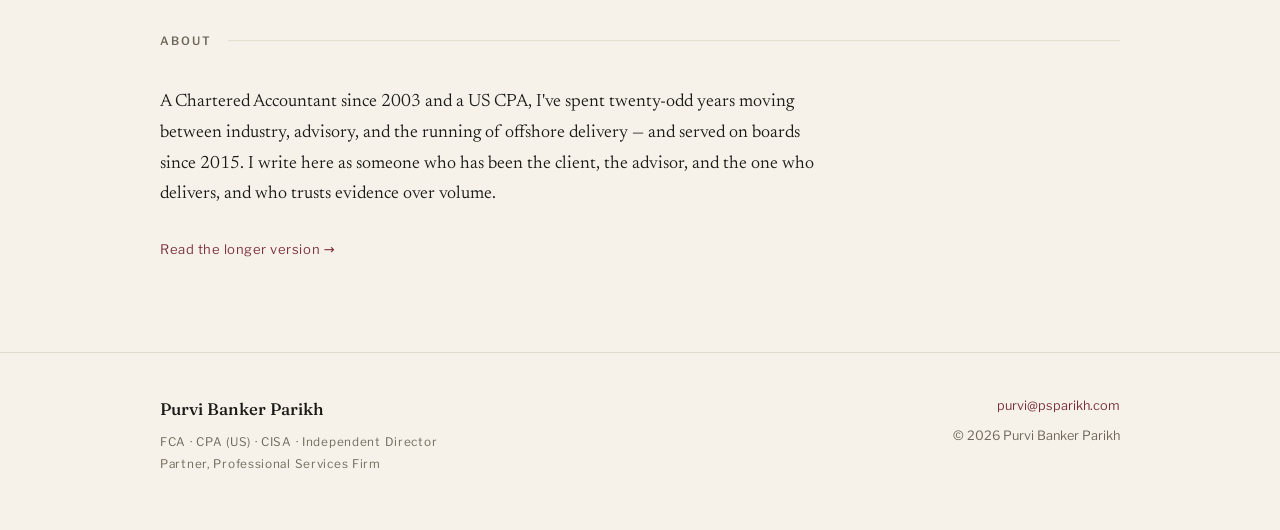
==== commit d186ca32: "Add files via upload Add trusted-advisor essay + updates" ====
--- a/index.html
+++ b/index.html
@@ -65,6 +65,12 @@
         <span class="line"></span>
       </div>
 
+      <a class="piece" href="/perspectives/the-trusted-advisor-at-scale/">
+        <div class="piece__meta">June 2026 · 5 min read</div>
+        <h2 class="piece__title">The trusted advisor, at scale</h2>
+        <p class="piece__dek">A twenty-year-old book about trust, a 2026 report about consolidation, and a question I'll leave with you rather than answer: when a firm grows, who is it growing for?</p>
+      </a>
+
       <a class="piece" href="/perspectives/as-the-journey-continues/">
         <div class="piece__meta">June 2026 · 4 min read</div>
         <h2 class="piece__title">As the journey continues</h2>
